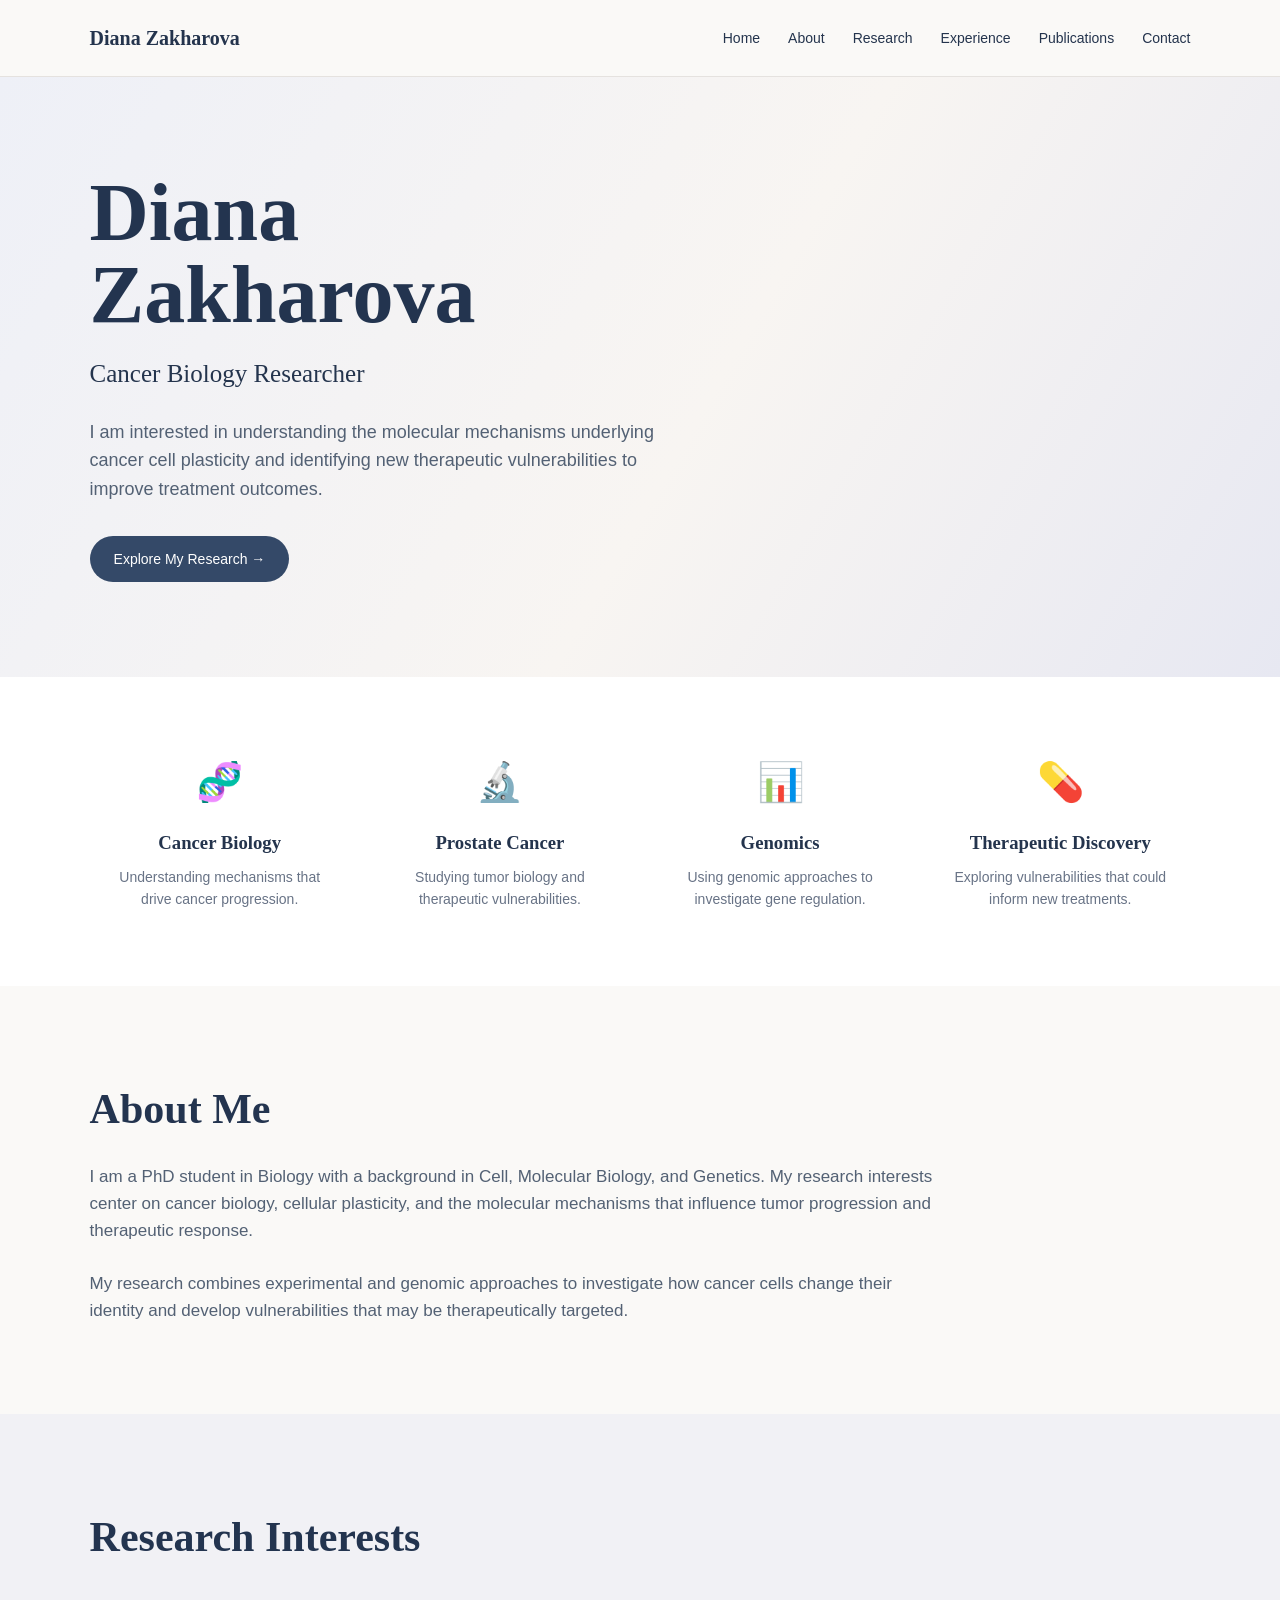
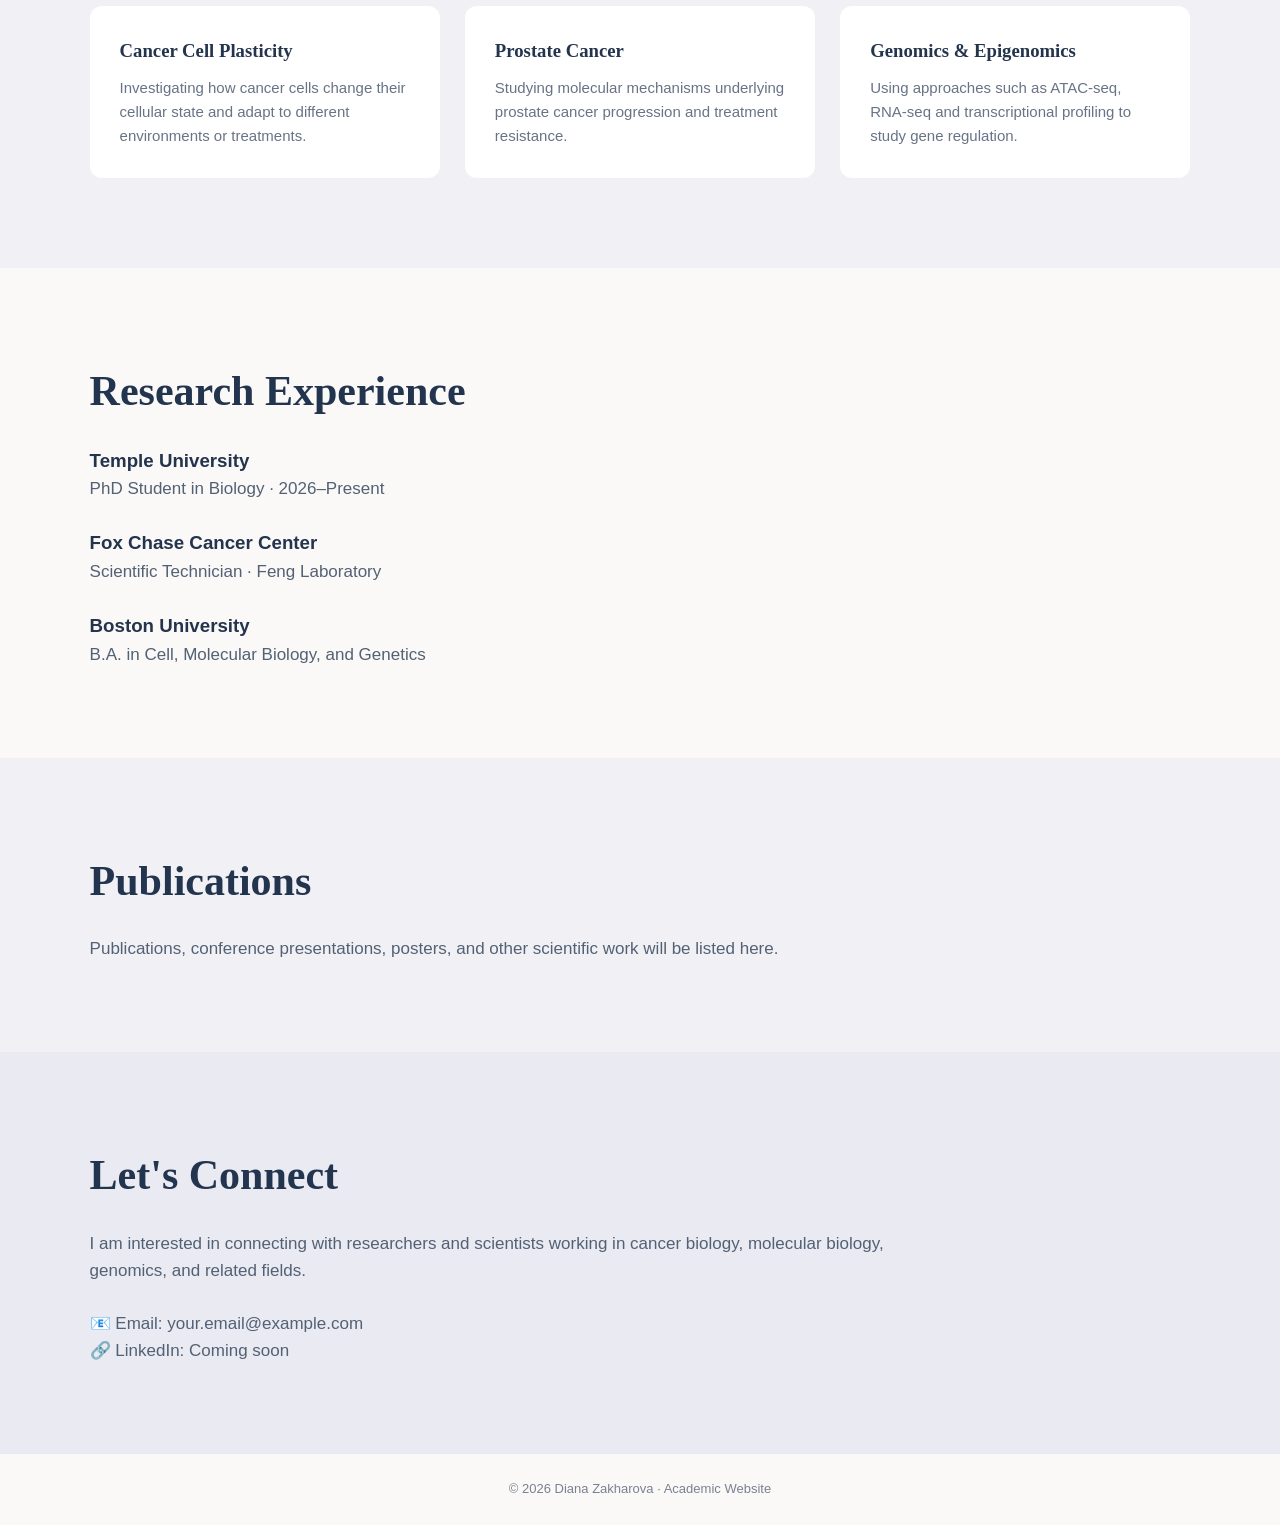
==== index.html @ e97c6189 "Create index.html" ====
<!DOCTYPE html>
<html lang="en">
<head>
    <meta charset="UTF-8">
    <meta name="viewport" content="width=device-width, initial-scale=1.0">
    <title>Diana Zakharova | Cancer Biology Researcher</title>

    <style>
        * {
            box-sizing: border-box;
            margin: 0;
            padding: 0;
        }

        body {
            font-family: Arial, sans-serif;
            color: #24344d;
            background: #faf9f7;
            line-height: 1.6;
        }

        nav {
            display: flex;
            justify-content: space-between;
            align-items: center;
            padding: 22px 7%;
            background: #faf9f7;
            border-bottom: 1px solid #e5e2df;
        }

        .logo {
            font-family: Georgia, serif;
            font-size: 20px;
            font-weight: bold;
        }

        nav ul {
            list-style: none;
            display: flex;
            gap: 28px;
        }

        nav a {
            text-decoration: none;
            color: #24344d;
            font-size: 14px;
        }

        nav a:hover {
            color: #6f7fa5;
        }

        .hero {
            min-height: 600px;
            display: flex;
            align-items: center;
            padding: 80px 7%;
            background:
                linear-gradient(120deg, #eef0f7 0%, #f8f5f2 55%, #e7e8f2 100%);
        }

        .hero-content {
            max-width: 700px;
        }

        .hero h1 {
            font-family: Georgia, serif;
            font-size: clamp(48px, 7vw, 82px);
            line-height: 1;
            margin-bottom: 18px;
            color: #23344f;
        }

        .hero h2 {
            font-family: Georgia, serif;
            font-size: 25px;
            font-weight: normal;
            margin-bottom: 24px;
        }

        .hero p {
            max-width: 600px;
            font-size: 18px;
            color: #536174;
            margin-bottom: 32px;
        }

        .button {
            display: inline-block;
            background: #344968;
            color: white;
            padding: 12px 24px;
            border-radius: 25px;
            text-decoration: none;
            font-size: 14px;
        }

        .button:hover {
            background: #53698e;
        }

        .research-cards {
            display: grid;
            grid-template-columns: repeat(4, 1fr);
            gap: 20px;
            padding: 55px 7%;
            background: white;
        }

        .card {
            text-align: center;
            padding: 20px;
        }

        .card-icon {
            font-size: 38px;
            margin-bottom: 15px;
        }

        .card h3 {
            font-family: Georgia, serif;
            margin-bottom: 8px;
        }

        .card p {
            font-size: 14px;
            color: #687386;
        }

        section {
            padding: 90px 7%;
        }

        .section-title {
            font-family: Georgia, serif;
            font-size: 42px;
            margin-bottom: 20px;
            color: #23344f;
        }

        .about {
            max-width: 850px;
        }

        .about p {
            color: #536174;
            font-size: 17px;
        }

        .research {
            background: #f1f1f5;
        }

        .research-grid {
            display: grid;
            grid-template-columns: repeat(3, 1fr);
            gap: 25px;
            margin-top: 35px;
        }

        .research-box {
            background: white;
            padding: 30px;
            border-radius: 12px;
        }

        .research-box h3 {
            font-family: Georgia, serif;
            margin-bottom: 10px;
        }

        .research-box p {
            color: #687386;
            font-size: 15px;
        }

        .contact {
            background: #e9eaf2;
        }

        footer {
            padding: 25px 7%;
            text-align: center;
            font-size: 13px;
            color: #7a8190;
            background: #faf9f7;
        }

        @media (max-width: 800px) {
            nav ul {
                gap: 12px;
            }

            .research-cards {
                grid-template-columns: repeat(2, 1fr);
            }

            .research-grid {
                grid-template-columns: 1fr;
            }

            .hero {
                min-height: 500px;
            }
        }

        @media (max-width: 550px) {
            nav {
                flex-direction: column;
                gap: 15px;
            }

            .research-cards {
                grid-template-columns: 1fr;
            }
        }
    </style>
</head>

<body>

    <nav>
        <div class="logo">Diana Zakharova</div>

        <ul>
            <li><a href="#home">Home</a></li>
            <li><a href="#about">About</a></li>
            <li><a href="#research">Research</a></li>
            <li><a href="#experience">Experience</a></li>
            <li><a href="#publications">Publications</a></li>
            <li><a href="#contact">Contact</a></li>
        </ul>
    </nav>

    <section class="hero" id="home">
        <div class="hero-content">

            <h1>Diana<br>Zakharova</h1>

            <h2>Cancer Biology Researcher</h2>

            <p>
                I am interested in understanding the molecular mechanisms
                underlying cancer cell plasticity and identifying new
                therapeutic vulnerabilities to improve treatment outcomes.
            </p>

            <a class="button" href="#research">
                Explore My Research →
            </a>

        </div>
    </section>

    <div class="research-cards">

        <div class="card">
            <div class="card-icon">🧬</div>
            <h3>Cancer Biology</h3>
            <p>Understanding mechanisms that drive cancer progression.</p>
        </div>

        <div class="card">
            <div class="card-icon">🔬</div>
            <h3>Prostate Cancer</h3>
            <p>Studying tumor biology and therapeutic vulnerabilities.</p>
        </div>

        <div class="card">
            <div class="card-icon">📊</div>
            <h3>Genomics</h3>
            <p>Using genomic approaches to investigate gene regulation.</p>
        </div>

        <div class="card">
            <div class="card-icon">💊</div>
            <h3>Therapeutic Discovery</h3>
            <p>Exploring vulnerabilities that could inform new treatments.</p>
        </div>

    </div>

    <section id="about">

        <div class="about">

            <h2 class="section-title">About Me</h2>

            <p>
                I am a PhD student in Biology with a background in Cell,
                Molecular Biology, and Genetics. My research interests
                center on cancer biology, cellular plasticity, and the
                molecular mechanisms that influence tumor progression
                and therapeutic response.
            </p>

            <br>

            <p>
                My research combines experimental and genomic approaches
                to investigate how cancer cells change their identity
                and develop vulnerabilities that may be therapeutically
                targeted.
            </p>

        </div>

    </section>

    <section class="research" id="research">

        <h2 class="section-title">Research Interests</h2>

        <div class="research-grid">

            <div class="research-box">
                <h3>Cancer Cell Plasticity</h3>
                <p>
                    Investigating how cancer cells change their cellular
                    state and adapt to different environments or treatments.
                </p>
            </div>

            <div class="research-box">
                <h3>Prostate Cancer</h3>
                <p>
                    Studying molecular mechanisms underlying prostate cancer
                    progression and treatment resistance.
                </p>
            </div>

            <div class="research-box">
                <h3>Genomics & Epigenomics</h3>
                <p>
                    Using approaches such as ATAC-seq, RNA-seq and
                    transcriptional profiling to study gene regulation.
                </p>
            </div>

        </div>

    </section>

    <section id="experience">

        <h2 class="section-title">Research Experience</h2>

        <div class="about">

            <h3>Temple University</h3>
            <p>PhD Student in Biology · 2026–Present</p>

            <br>

            <h3>Fox Chase Cancer Center</h3>
            <p>
                Scientific Technician · Feng Laboratory
            </p>

            <br>

            <h3>Boston University</h3>
            <p>
                B.A. in Cell, Molecular Biology, and Genetics
            </p>

        </div>

    </section>

    <section class="research" id="publications">

        <h2 class="section-title">Publications</h2>

        <div class="about">

            <p>
                Publications, conference presentations, posters,
                and other scientific work will be listed here.
            </p>

        </div>

    </section>

    <section class="contact" id="contact">

        <h2 class="section-title">Let's Connect</h2>

        <div class="about">

            <p>
                I am interested in connecting with researchers and
                scientists working in cancer biology, molecular biology,
                genomics, and related fields.
            </p>

            <br>

            <p>
                📧 Email: your.email@example.com
            </p>

            <p>
                🔗 LinkedIn: Coming soon
            </p>

        </div>

    </section>

    <footer>
        © 2026 Diana Zakharova · Academic Website
    </footer>

</body>
</html>
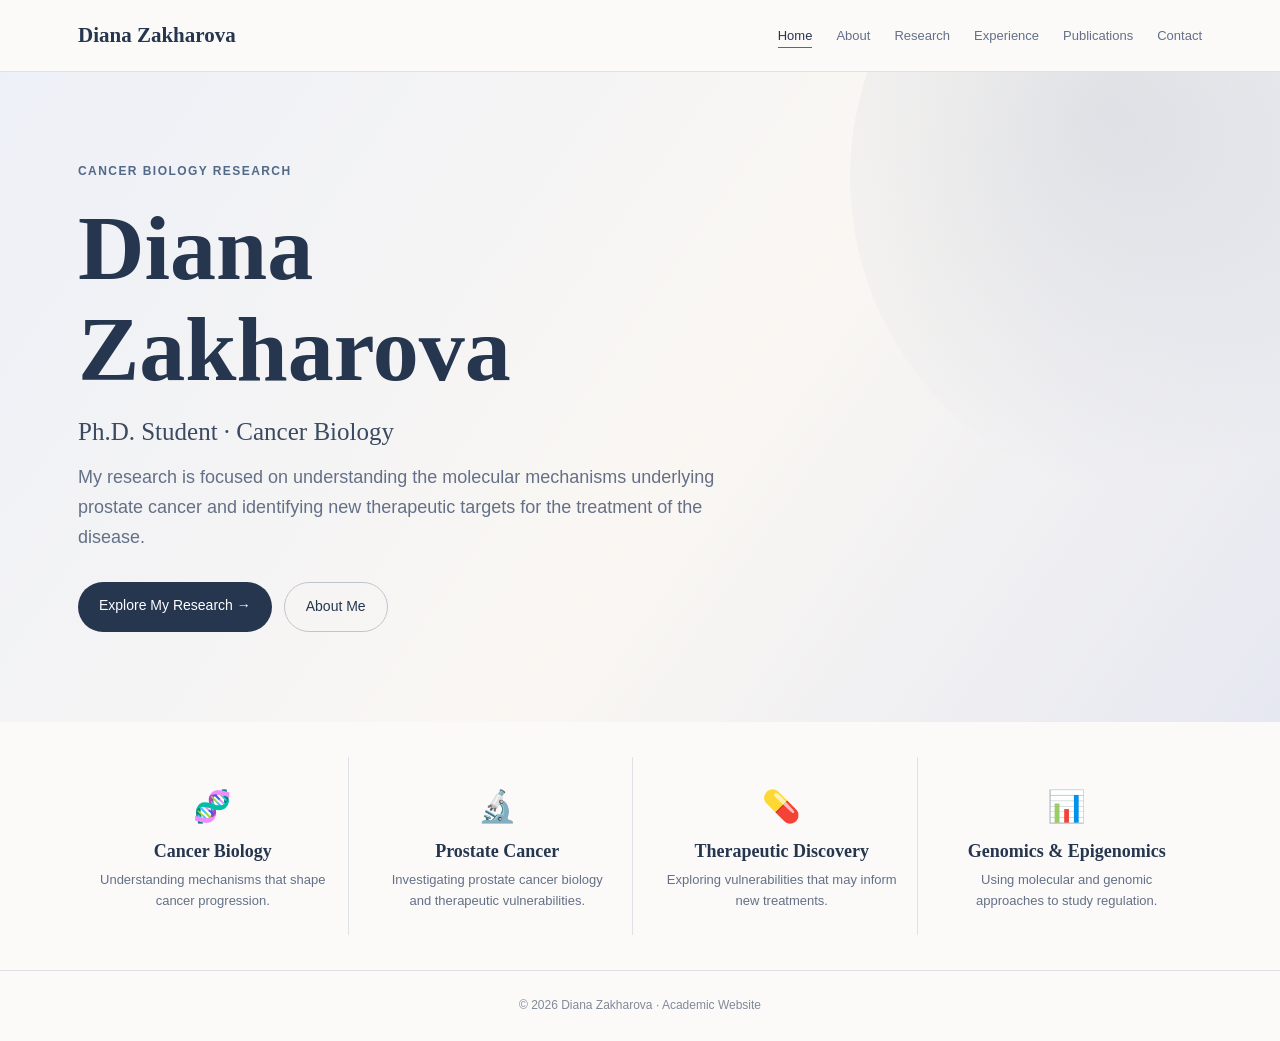
==== commit bbc2b382: "Add files via upload" ====
--- a/index.html
+++ b/index.html
@@ -1,417 +1,19 @@
 <!DOCTYPE html>
 <html lang="en">
-<head>
-    <meta charset="UTF-8">
-    <meta name="viewport" content="width=device-width, initial-scale=1.0">
-    <title>Diana Zakharova | Cancer Biology Researcher</title>
-
-    <style>
-        * {
-            box-sizing: border-box;
-            margin: 0;
-            padding: 0;
-        }
-
-        body {
-            font-family: Arial, sans-serif;
-            color: #24344d;
-            background: #faf9f7;
-            line-height: 1.6;
-        }
-
-        nav {
-            display: flex;
-            justify-content: space-between;
-            align-items: center;
-            padding: 22px 7%;
-            background: #faf9f7;
-            border-bottom: 1px solid #e5e2df;
-        }
-
-        .logo {
-            font-family: Georgia, serif;
-            font-size: 20px;
-            font-weight: bold;
-        }
-
-        nav ul {
-            list-style: none;
-            display: flex;
-            gap: 28px;
-        }
-
-        nav a {
-            text-decoration: none;
-            color: #24344d;
-            font-size: 14px;
-        }
-
-        nav a:hover {
-            color: #6f7fa5;
-        }
-
-        .hero {
-            min-height: 600px;
-            display: flex;
-            align-items: center;
-            padding: 80px 7%;
-            background:
-                linear-gradient(120deg, #eef0f7 0%, #f8f5f2 55%, #e7e8f2 100%);
-        }
-
-        .hero-content {
-            max-width: 700px;
-        }
-
-        .hero h1 {
-            font-family: Georgia, serif;
-            font-size: clamp(48px, 7vw, 82px);
-            line-height: 1;
-            margin-bottom: 18px;
-            color: #23344f;
-        }
-
-        .hero h2 {
-            font-family: Georgia, serif;
-            font-size: 25px;
-            font-weight: normal;
-            margin-bottom: 24px;
-        }
-
-        .hero p {
-            max-width: 600px;
-            font-size: 18px;
-            color: #536174;
-            margin-bottom: 32px;
-        }
-
-        .button {
-            display: inline-block;
-            background: #344968;
-            color: white;
-            padding: 12px 24px;
-            border-radius: 25px;
-            text-decoration: none;
-            font-size: 14px;
-        }
-
-        .button:hover {
-            background: #53698e;
-        }
-
-        .research-cards {
-            display: grid;
-            grid-template-columns: repeat(4, 1fr);
-            gap: 20px;
-            padding: 55px 7%;
-            background: white;
-        }
-
-        .card {
-            text-align: center;
-            padding: 20px;
-        }
-
-        .card-icon {
-            font-size: 38px;
-            margin-bottom: 15px;
-        }
-
-        .card h3 {
-            font-family: Georgia, serif;
-            margin-bottom: 8px;
-        }
-
-        .card p {
-            font-size: 14px;
-            color: #687386;
-        }
-
-        section {
-            padding: 90px 7%;
-        }
-
-        .section-title {
-            font-family: Georgia, serif;
-            font-size: 42px;
-            margin-bottom: 20px;
-            color: #23344f;
-        }
-
-        .about {
-            max-width: 850px;
-        }
-
-        .about p {
-            color: #536174;
-            font-size: 17px;
-        }
-
-        .research {
-            background: #f1f1f5;
-        }
-
-        .research-grid {
-            display: grid;
-            grid-template-columns: repeat(3, 1fr);
-            gap: 25px;
-            margin-top: 35px;
-        }
-
-        .research-box {
-            background: white;
-            padding: 30px;
-            border-radius: 12px;
-        }
-
-        .research-box h3 {
-            font-family: Georgia, serif;
-            margin-bottom: 10px;
-        }
-
-        .research-box p {
-            color: #687386;
-            font-size: 15px;
-        }
-
-        .contact {
-            background: #e9eaf2;
-        }
-
-        footer {
-            padding: 25px 7%;
-            text-align: center;
-            font-size: 13px;
-            color: #7a8190;
-            background: #faf9f7;
-        }
-
-        @media (max-width: 800px) {
-            nav ul {
-                gap: 12px;
-            }
-
-            .research-cards {
-                grid-template-columns: repeat(2, 1fr);
-            }
-
-            .research-grid {
-                grid-template-columns: 1fr;
-            }
-
-            .hero {
-                min-height: 500px;
-            }
-        }
-
-        @media (max-width: 550px) {
-            nav {
-                flex-direction: column;
-                gap: 15px;
-            }
-
-            .research-cards {
-                grid-template-columns: 1fr;
-            }
-        }
-    </style>
-</head>
-
+<head><meta charset="UTF-8"><meta name="viewport" content="width=device-width, initial-scale=1.0">
+<title>Diana Zakharova | Cancer Biology Research</title><link rel="stylesheet" href="style.css"></head>
 <body>
-
-    <nav>
-        <div class="logo">Diana Zakharova</div>
-
-        <ul>
-            <li><a href="#home">Home</a></li>
-            <li><a href="#about">About</a></li>
-            <li><a href="#research">Research</a></li>
-            <li><a href="#experience">Experience</a></li>
-            <li><a href="#publications">Publications</a></li>
-            <li><a href="#contact">Contact</a></li>
-        </ul>
-    </nav>
-
-    <section class="hero" id="home">
-        <div class="hero-content">
-
-            <h1>Diana<br>Zakharova</h1>
-
-            <h2>Cancer Biology Researcher</h2>
-
-            <p>
-                I am interested in understanding the molecular mechanisms
-                underlying cancer cell plasticity and identifying new
-                therapeutic vulnerabilities to improve treatment outcomes.
-            </p>
-
-            <a class="button" href="#research">
-                Explore My Research →
-            </a>
-
-        </div>
-    </section>
-
-    <div class="research-cards">
-
-        <div class="card">
-            <div class="card-icon">🧬</div>
-            <h3>Cancer Biology</h3>
-            <p>Understanding mechanisms that drive cancer progression.</p>
-        </div>
-
-        <div class="card">
-            <div class="card-icon">🔬</div>
-            <h3>Prostate Cancer</h3>
-            <p>Studying tumor biology and therapeutic vulnerabilities.</p>
-        </div>
-
-        <div class="card">
-            <div class="card-icon">📊</div>
-            <h3>Genomics</h3>
-            <p>Using genomic approaches to investigate gene regulation.</p>
-        </div>
-
-        <div class="card">
-            <div class="card-icon">💊</div>
-            <h3>Therapeutic Discovery</h3>
-            <p>Exploring vulnerabilities that could inform new treatments.</p>
-        </div>
-
-    </div>
-
-    <section id="about">
-
-        <div class="about">
-
-            <h2 class="section-title">About Me</h2>
-
-            <p>
-                I am a PhD student in Biology with a background in Cell,
-                Molecular Biology, and Genetics. My research interests
-                center on cancer biology, cellular plasticity, and the
-                molecular mechanisms that influence tumor progression
-                and therapeutic response.
-            </p>
-
-            <br>
-
-            <p>
-                My research combines experimental and genomic approaches
-                to investigate how cancer cells change their identity
-                and develop vulnerabilities that may be therapeutically
-                targeted.
-            </p>
-
-        </div>
-
-    </section>
-
-    <section class="research" id="research">
-
-        <h2 class="section-title">Research Interests</h2>
-
-        <div class="research-grid">
-
-            <div class="research-box">
-                <h3>Cancer Cell Plasticity</h3>
-                <p>
-                    Investigating how cancer cells change their cellular
-                    state and adapt to different environments or treatments.
-                </p>
-            </div>
-
-            <div class="research-box">
-                <h3>Prostate Cancer</h3>
-                <p>
-                    Studying molecular mechanisms underlying prostate cancer
-                    progression and treatment resistance.
-                </p>
-            </div>
-
-            <div class="research-box">
-                <h3>Genomics & Epigenomics</h3>
-                <p>
-                    Using approaches such as ATAC-seq, RNA-seq and
-                    transcriptional profiling to study gene regulation.
-                </p>
-            </div>
-
-        </div>
-
-    </section>
-
-    <section id="experience">
-
-        <h2 class="section-title">Research Experience</h2>
-
-        <div class="about">
-
-            <h3>Temple University</h3>
-            <p>PhD Student in Biology · 2026–Present</p>
-
-            <br>
-
-            <h3>Fox Chase Cancer Center</h3>
-            <p>
-                Scientific Technician · Feng Laboratory
-            </p>
-
-            <br>
-
-            <h3>Boston University</h3>
-            <p>
-                B.A. in Cell, Molecular Biology, and Genetics
-            </p>
-
-        </div>
-
-    </section>
-
-    <section class="research" id="publications">
-
-        <h2 class="section-title">Publications</h2>
-
-        <div class="about">
-
-            <p>
-                Publications, conference presentations, posters,
-                and other scientific work will be listed here.
-            </p>
-
-        </div>
-
-    </section>
-
-    <section class="contact" id="contact">
-
-        <h2 class="section-title">Let's Connect</h2>
-
-        <div class="about">
-
-            <p>
-                I am interested in connecting with researchers and
-                scientists working in cancer biology, molecular biology,
-                genomics, and related fields.
-            </p>
-
-            <br>
-
-            <p>
-                📧 Email: your.email@example.com
-            </p>
-
-            <p>
-                🔗 LinkedIn: Coming soon
-            </p>
-
-        </div>
-
-    </section>
-
-    <footer>
-        © 2026 Diana Zakharova · Academic Website
-    </footer>
-
-</body>
-</html>
+<header class="site-header"><nav class="nav"><a class="logo" href="index.html">Diana Zakharova</a><ul class="nav-links">
+<li><a class="active" href="index.html">Home</a></li><li><a href="about.html">About</a></li><li><a href="research.html">Research</a></li><li><a href="experience.html">Experience</a></li><li><a href="publications.html">Publications</a></li><li><a href="contact.html">Contact</a></li></ul></nav></header>
+<main>
+<section class="hero"><div class="hero-inner"><div class="eyebrow">Cancer Biology Research</div><h1>Diana<br>Zakharova</h1><h2>Ph.D. Student · Cancer Biology</h2>
+<p>My research is focused on understanding the molecular mechanisms underlying prostate cancer and identifying new therapeutic targets for the treatment of the disease.</p>
+<div class="buttons"><a class="btn" href="research.html">Explore My Research →</a><a class="btn secondary" href="about.html">About Me</a></div></div></section>
+<section class="feature-strip">
+<div class="feature"><div class="icon">🧬</div><h3>Cancer Biology</h3><p>Understanding mechanisms that shape cancer progression.</p></div>
+<div class="feature"><div class="icon">🔬</div><h3>Prostate Cancer</h3><p>Investigating prostate cancer biology and therapeutic vulnerabilities.</p></div>
+<div class="feature"><div class="icon">💊</div><h3>Therapeutic Discovery</h3><p>Exploring vulnerabilities that may inform new treatments.</p></div>
+<div class="feature"><div class="icon">📊</div><h3>Genomics & Epigenomics</h3><p>Using molecular and genomic approaches to study regulation.</p></div>
+</section>
+</main><footer>© 2026 Diana Zakharova · Academic Website</footer>
+</body></html>
--- a/style.css
+++ b/style.css
@@ -0,0 +1,83 @@
+:root{
+  --ink:#26364f;
+  --muted:#647087;
+  --paper:#fbfaf8;
+  --soft:#eef0f6;
+  --soft2:#e8e9f1;
+  --line:#dfe1e8;
+  --accent:#526987;
+  --serif: Georgia, "Times New Roman", serif;
+  --sans: Arial, Helvetica, sans-serif;
+}
+*{box-sizing:border-box;margin:0;padding:0}
+html{scroll-behavior:smooth}
+body{font-family:var(--sans);color:var(--ink);background:var(--paper);line-height:1.65}
+a{color:inherit}
+.site-header{position:sticky;top:0;z-index:20;background:rgba(251,250,248,.96);backdrop-filter:blur(8px);border-bottom:1px solid var(--line)}
+.nav{max-width:1180px;margin:auto;padding:18px 28px;display:flex;align-items:center;justify-content:space-between;gap:25px}
+.logo{font-family:var(--serif);font-weight:700;font-size:21px;text-decoration:none;white-space:nowrap}
+.nav-links{display:flex;gap:24px;list-style:none;flex-wrap:wrap;justify-content:flex-end}
+.nav-links a{text-decoration:none;font-size:13px;color:var(--muted);padding-bottom:4px;border-bottom:1px solid transparent}
+.nav-links a:hover,.nav-links a.active{color:var(--ink);border-bottom-color:var(--accent)}
+.hero{min-height:650px;display:flex;align-items:center;background:linear-gradient(125deg,#edf0f7 0%,#faf7f3 55%,#e6e8f1 100%);position:relative;overflow:hidden}
+.hero:after{content:"";position:absolute;width:650px;height:650px;border-radius:50%;right:-220px;top:-220px;background:radial-gradient(circle at 40% 40%,rgba(117,137,170,.18),transparent 68%);pointer-events:none}
+.hero-inner{max-width:1180px;width:100%;margin:auto;padding:85px 28px;position:relative;z-index:1}
+.eyebrow{letter-spacing:.12em;text-transform:uppercase;font-size:12px;color:var(--accent);font-weight:700;margin-bottom:16px}
+h1,h2,h3{font-family:var(--serif);font-weight:700;line-height:1.1}
+.hero h1{font-size:clamp(52px,8vw,92px);max-width:760px}
+.hero h2{font-size:25px;font-weight:400;margin:18px 0;color:#3b4a61}
+.hero p{max-width:690px;color:var(--muted);font-size:18px}
+.buttons{display:flex;gap:12px;flex-wrap:wrap;margin-top:30px}
+.btn{display:inline-block;text-decoration:none;border-radius:28px;padding:12px 21px;background:var(--ink);color:#fff;font-size:14px}
+.btn.secondary{background:transparent;color:var(--ink);border:1px solid #bfc5d0}
+.btn:hover{transform:translateY(-1px)}
+.feature-strip{max-width:1180px;margin:auto;padding:35px 28px;display:grid;grid-template-columns:repeat(4,1fr);gap:14px}
+.feature{padding:24px 18px;text-align:center;border-right:1px solid var(--line)}
+.feature:last-child{border-right:0}
+.icon{font-size:31px;margin-bottom:10px}
+.feature h3{font-size:18px;margin-bottom:7px}
+.feature p{font-size:13px;color:var(--muted)}
+.page-hero{background:linear-gradient(125deg,#edf0f7,#faf7f3);padding:85px 28px 70px}
+.page-hero-inner,.content{max-width:1050px;margin:auto}
+.page-hero h1{font-size:clamp(42px,6vw,66px)}
+.page-hero p{max-width:700px;margin-top:18px;color:var(--muted);font-size:17px}
+.content{padding:70px 28px}
+.two-col{display:grid;grid-template-columns:1fr 1.35fr;gap:55px;align-items:start}
+.photo-placeholder{min-height:330px;border:1px dashed #b9bfca;background:#f3f3f5;display:flex;align-items:center;justify-content:center;color:#8a92a2}
+.section-title{font-size:38px;margin-bottom:18px}
+.lead{font-size:18px;color:#526074}
+.prose p{margin:0 0 18px;color:var(--muted)}
+.cards{display:grid;grid-template-columns:repeat(3,1fr);gap:20px;margin-top:35px}
+.card{background:#fff;border:1px solid var(--line);border-radius:14px;padding:28px;box-shadow:0 8px 24px rgba(35,48,70,.04)}
+.card h3{font-size:22px;margin-bottom:12px}
+.card p{color:var(--muted);font-size:14px}
+.soft-section{background:var(--soft)}
+.numbered{display:grid;gap:18px;margin-top:35px}
+.number-item{display:grid;grid-template-columns:72px 1fr;gap:20px;align-items:start;background:#fff;border:1px solid var(--line);padding:24px;border-radius:12px}
+.number{font-family:var(--serif);font-size:30px;color:var(--accent)}
+.number-item h3{font-size:22px;margin-bottom:6px}
+.number-item p{color:var(--muted)}
+.skills{display:flex;flex-wrap:wrap;gap:10px;margin-top:25px}
+.skill{background:#fff;border:1px solid var(--line);border-radius:22px;padding:9px 14px;font-size:13px}
+.timeline{border-left:2px solid #cbd0da;margin-top:35px;padding-left:28px;display:grid;gap:40px}
+.timeline-item{position:relative}
+.timeline-item:before{content:"";position:absolute;left:-37px;top:5px;width:14px;height:14px;background:var(--accent);border-radius:50%;border:4px solid var(--paper)}
+.timeline-item h3{font-size:25px}
+.meta{color:var(--accent);font-size:13px;font-weight:700;margin:7px 0 12px}
+.timeline-item ul{padding-left:20px;color:var(--muted)}
+.publication{padding:24px 0;border-bottom:1px solid var(--line)}
+.publication h3{font-size:21px;margin-bottom:7px}
+.publication p{color:var(--muted);font-size:14px}
+.contact-box{background:linear-gradient(125deg,#e9eaf2,#f8f5f2);border-radius:18px;padding:42px;margin-top:30px}
+.contact-list{list-style:none;display:grid;gap:15px;margin-top:25px}
+.contact-list a{text-decoration:none;color:var(--accent)}
+footer{text-align:center;border-top:1px solid var(--line);padding:25px;color:#81899a;font-size:12px}
+@media(max-width:800px){
+ .nav{align-items:flex-start;flex-direction:column}
+ .nav-links{gap:13px}
+ .feature-strip,.cards,.two-col{grid-template-columns:1fr}
+ .feature{border-right:0;border-bottom:1px solid var(--line)}
+ .feature:last-child{border-bottom:0}
+ .two-col{gap:30px}
+ .hero{min-height:560px}
+}
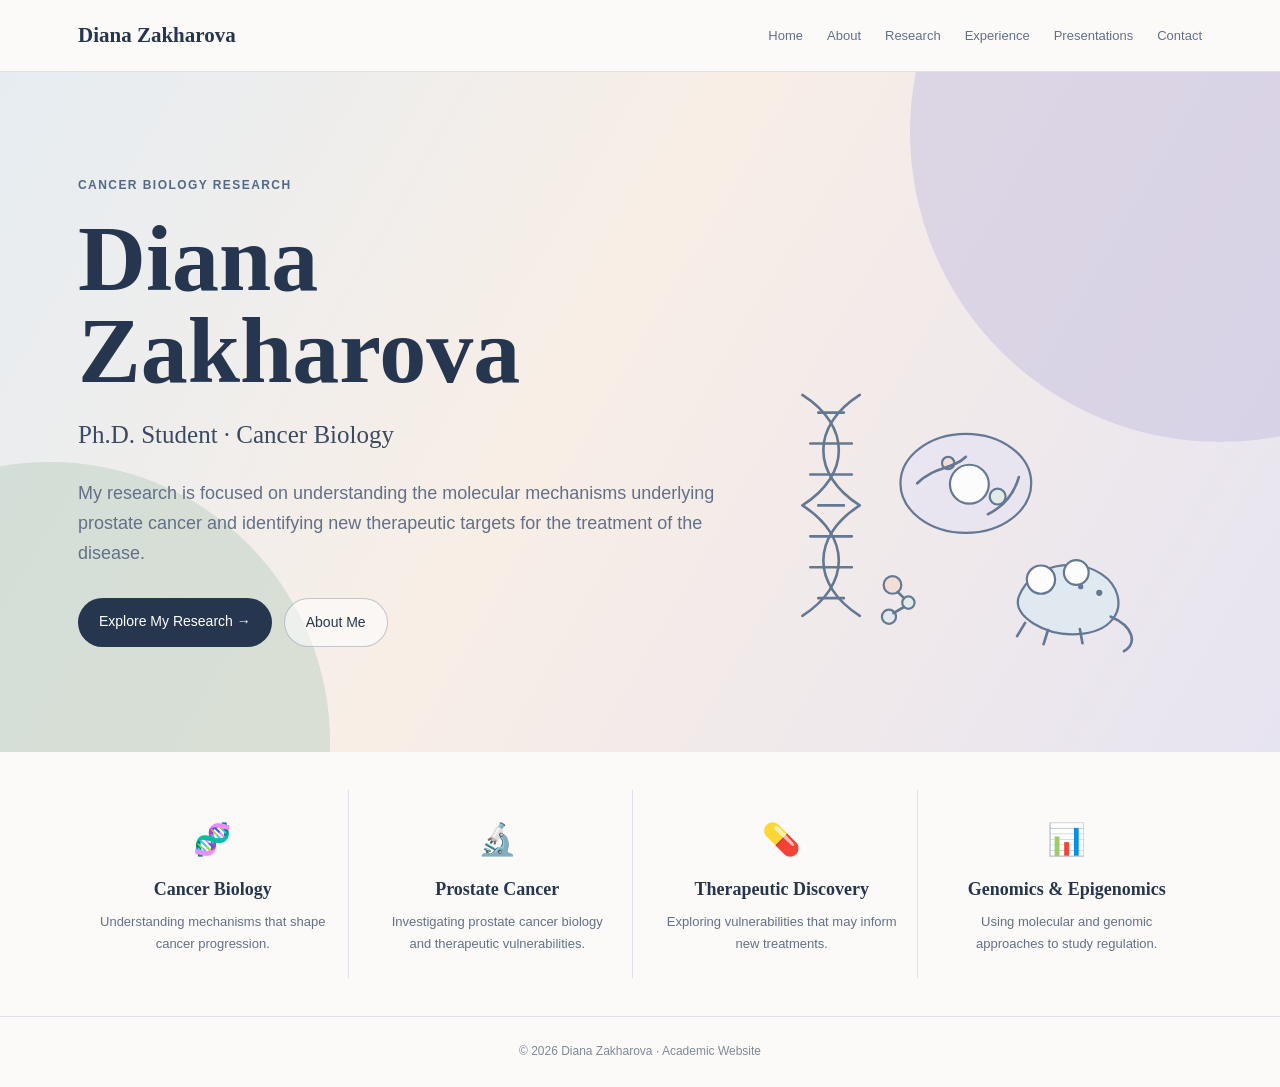
==== commit fe9fa46c: "Add files via upload" ====
--- a/index.html
+++ b/index.html
@@ -1,19 +1,34 @@
-<!DOCTYPE html>
-<html lang="en">
-<head><meta charset="UTF-8"><meta name="viewport" content="width=device-width, initial-scale=1.0">
-<title>Diana Zakharova | Cancer Biology Research</title><link rel="stylesheet" href="style.css"></head>
-<body>
+<!DOCTYPE html><html lang="en"><head><meta charset="UTF-8"><meta name="viewport" content="width=device-width, initial-scale=1.0"><title>Diana Zakharova | Cancer Biology Research</title><link rel="stylesheet" href="style.css"></head><body>
 <header class="site-header"><nav class="nav"><a class="logo" href="index.html">Diana Zakharova</a><ul class="nav-links">
-<li><a class="active" href="index.html">Home</a></li><li><a href="about.html">About</a></li><li><a href="research.html">Research</a></li><li><a href="experience.html">Experience</a></li><li><a href="publications.html">Publications</a></li><li><a href="contact.html">Contact</a></li></ul></nav></header>
-<main>
-<section class="hero"><div class="hero-inner"><div class="eyebrow">Cancer Biology Research</div><h1>Diana<br>Zakharova</h1><h2>Ph.D. Student · Cancer Biology</h2>
-<p>My research is focused on understanding the molecular mechanisms underlying prostate cancer and identifying new therapeutic targets for the treatment of the disease.</p>
-<div class="buttons"><a class="btn" href="research.html">Explore My Research →</a><a class="btn secondary" href="about.html">About Me</a></div></div></section>
-<section class="feature-strip">
-<div class="feature"><div class="icon">🧬</div><h3>Cancer Biology</h3><p>Understanding mechanisms that shape cancer progression.</p></div>
-<div class="feature"><div class="icon">🔬</div><h3>Prostate Cancer</h3><p>Investigating prostate cancer biology and therapeutic vulnerabilities.</p></div>
-<div class="feature"><div class="icon">💊</div><h3>Therapeutic Discovery</h3><p>Exploring vulnerabilities that may inform new treatments.</p></div>
-<div class="feature"><div class="icon">📊</div><h3>Genomics & Epigenomics</h3><p>Using molecular and genomic approaches to study regulation.</p></div>
-</section>
-</main><footer>© 2026 Diana Zakharova · Academic Website</footer>
-</body></html>+<li><a href="index.html">Home</a></li><li><a href="about.html">About</a></li><li><a href="research.html">Research</a></li><li><a href="experience.html">Experience</a></li><li><a href="presentations.html">Presentations</a></li><li><a href="contact.html">Contact</a></li></ul></nav></header>
+<main><section class="hero"><div class="hero-inner"><div class="hero-copy"><div class="eyebrow">Cancer Biology Research</div><h1>Diana<br>Zakharova</h1><h2>Ph.D. Student · Cancer Biology</h2><p>My research is focused on understanding the molecular mechanisms underlying prostate cancer and identifying new therapeutic targets for the treatment of the disease.</p><div class="buttons"><a class="btn" href="research.html">Explore My Research →</a><a class="btn secondary" href="about.html">About Me</a></div></div>
+<div class="science-art" aria-hidden="true">
+<svg viewBox="0 0 430 340" role="img">
+  <!-- DNA -->
+  <path class="art-line" d="M40 35 C95 70 95 125 40 160 C95 195 95 250 40 285"/>
+  <path class="art-line" d="M105 35 C50 70 50 125 105 160 C50 195 50 250 105 285"/>
+  <path class="art-line" d="M58 55 L87 55 M49 90 L96 90 M49 125 L96 125 M58 160 L87 160 M49 195 L96 195 M49 230 L96 230 M58 265 L87 265"/>
+  <!-- cell -->
+  <ellipse class="art-lav" cx="225" cy="135" rx="74" ry="56"/>
+  <circle class="art-soft" cx="229" cy="136" r="22"/>
+  <circle class="art-peach" cx="205" cy="112" r="7"/>
+  <circle class="art-sage" cx="261" cy="150" r="9"/>
+  <path class="art-line" d="M170 135 C190 115 210 120 225 105 M250 170 C270 160 280 145 285 128"/>
+  <!-- mouse -->
+  <path class="art-blue" d="M285 263 C300 226 349 218 379 238 C397 250 404 273 391 289 C375 309 331 312 302 294 C288 285 281 274 285 263Z"/>
+  <circle class="art-soft" cx="310" cy="244" r="16"/>
+  <circle class="art-soft" cx="350" cy="236" r="14"/>
+  <circle cx="376" cy="259" r="3.5" fill="#526987"/>
+  <circle cx="355" cy="252" r="3" fill="#526987"/>
+  <path class="art-line" d="M389 286 C415 297 419 316 404 325"/>
+  <path class="art-line" d="M292 293 L283 308 M318 301 L313 317 M354 300 L357 316"/>
+  <!-- small molecule dots -->
+  <circle class="art-peach" cx="142" cy="250" r="10"/>
+  <circle class="art-sage" cx="160" cy="270" r="7"/>
+  <circle class="art-blue" cx="138" cy="286" r="8"/>
+  <path class="art-line" d="M148 258 L155 265 M155 275 L143 282"/>
+</svg>
+</div>
+</div></section>
+<section class="feature-strip"><div class="feature"><div class="icon">🧬</div><h3>Cancer Biology</h3><p>Understanding mechanisms that shape cancer progression.</p></div><div class="feature"><div class="icon">🔬</div><h3>Prostate Cancer</h3><p>Investigating prostate cancer biology and therapeutic vulnerabilities.</p></div><div class="feature"><div class="icon">💊</div><h3>Therapeutic Discovery</h3><p>Exploring vulnerabilities that may inform new treatments.</p></div><div class="feature"><div class="icon">📊</div><h3>Genomics & Epigenomics</h3><p>Using molecular and genomic approaches to study regulation.</p></div></section></main>
+<footer>© 2026 Diana Zakharova · Academic Website</footer></body></html>
--- a/style.css
+++ b/style.css
@@ -2,76 +2,91 @@
   --ink:#26364f;
   --muted:#647087;
   --paper:#fbfaf8;
-  --soft:#eef0f6;
-  --soft2:#e8e9f1;
+  --cream:#f8f1e8;
+  --lav:#e8e5f2;
+  --blue:#dfeaf1;
+  --sage:#e2ece6;
+  --peach:#f3ddd3;
+  --accent:#526987;
   --line:#dfe1e8;
-  --accent:#526987;
-  --serif: Georgia, "Times New Roman", serif;
-  --sans: Arial, Helvetica, sans-serif;
+  --serif:Georgia,"Times New Roman",serif;
+  --sans:Arial,Helvetica,sans-serif;
 }
 *{box-sizing:border-box;margin:0;padding:0}
-html{scroll-behavior:smooth}
 body{font-family:var(--sans);color:var(--ink);background:var(--paper);line-height:1.65}
 a{color:inherit}
-.site-header{position:sticky;top:0;z-index:20;background:rgba(251,250,248,.96);backdrop-filter:blur(8px);border-bottom:1px solid var(--line)}
+.site-header{position:sticky;top:0;z-index:20;background:rgba(251,250,248,.95);backdrop-filter:blur(10px);border-bottom:1px solid var(--line)}
 .nav{max-width:1180px;margin:auto;padding:18px 28px;display:flex;align-items:center;justify-content:space-between;gap:25px}
 .logo{font-family:var(--serif);font-weight:700;font-size:21px;text-decoration:none;white-space:nowrap}
 .nav-links{display:flex;gap:24px;list-style:none;flex-wrap:wrap;justify-content:flex-end}
 .nav-links a{text-decoration:none;font-size:13px;color:var(--muted);padding-bottom:4px;border-bottom:1px solid transparent}
 .nav-links a:hover,.nav-links a.active{color:var(--ink);border-bottom-color:var(--accent)}
-.hero{min-height:650px;display:flex;align-items:center;background:linear-gradient(125deg,#edf0f7 0%,#faf7f3 55%,#e6e8f1 100%);position:relative;overflow:hidden}
-.hero:after{content:"";position:absolute;width:650px;height:650px;border-radius:50%;right:-220px;top:-220px;background:radial-gradient(circle at 40% 40%,rgba(117,137,170,.18),transparent 68%);pointer-events:none}
-.hero-inner{max-width:1180px;width:100%;margin:auto;padding:85px 28px;position:relative;z-index:1}
+.hero{min-height:680px;display:flex;align-items:center;position:relative;overflow:hidden;background:linear-gradient(120deg,#e6edf2 0%,#f8eee6 45%,#e7e4f1 100%)}
+.hero:before{content:"";position:absolute;width:560px;height:560px;border-radius:50%;left:-230px;bottom:-270px;background:rgba(185,205,191,.48)}
+.hero:after{content:"";position:absolute;width:620px;height:620px;border-radius:50%;right:-250px;top:-250px;background:rgba(201,195,224,.55)}
+.hero-inner{max-width:1180px;width:100%;margin:auto;padding:80px 28px;position:relative;z-index:2}
+.hero-copy{max-width:670px}
 .eyebrow{letter-spacing:.12em;text-transform:uppercase;font-size:12px;color:var(--accent);font-weight:700;margin-bottom:16px}
-h1,h2,h3{font-family:var(--serif);font-weight:700;line-height:1.1}
-.hero h1{font-size:clamp(52px,8vw,92px);max-width:760px}
-.hero h2{font-size:25px;font-weight:400;margin:18px 0;color:#3b4a61}
-.hero p{max-width:690px;color:var(--muted);font-size:18px}
+.hero h1{font-family:var(--serif);font-size:clamp(54px,8vw,94px);line-height:.98;margin-bottom:18px}
+.hero h2{font-family:var(--serif);font-size:25px;font-weight:400;margin-bottom:24px;color:#3b4a61}
+.hero p{max-width:650px;color:var(--muted);font-size:18px}
 .buttons{display:flex;gap:12px;flex-wrap:wrap;margin-top:30px}
 .btn{display:inline-block;text-decoration:none;border-radius:28px;padding:12px 21px;background:var(--ink);color:#fff;font-size:14px}
-.btn.secondary{background:transparent;color:var(--ink);border:1px solid #bfc5d0}
-.btn:hover{transform:translateY(-1px)}
-.feature-strip{max-width:1180px;margin:auto;padding:35px 28px;display:grid;grid-template-columns:repeat(4,1fr);gap:14px}
+.btn.secondary{background:rgba(255,255,255,.55);color:var(--ink);border:1px solid rgba(82,105,135,.35)}
+.science-art{position:absolute;right:7%;bottom:55px;width:min(380px,34vw);min-width:260px;z-index:1;opacity:.88}
+.science-art svg{width:100%;height:auto;overflow:visible}
+.art-line{fill:none;stroke:#526987;stroke-width:3;stroke-linecap:round;stroke-linejoin:round}
+.art-soft{fill:#fff;stroke:#526987;stroke-width:2.5}
+.art-blue{fill:#dfeaf1;stroke:#526987;stroke-width:2.5}
+.art-peach{fill:#f3ddd3;stroke:#526987;stroke-width:2.5}
+.art-lav{fill:#e8e5f2;stroke:#526987;stroke-width:2.5}
+.art-sage{fill:#e2ece6;stroke:#526987;stroke-width:2.5}
+.feature-strip{max-width:1180px;margin:auto;padding:38px 28px;display:grid;grid-template-columns:repeat(4,1fr);gap:14px}
 .feature{padding:24px 18px;text-align:center;border-right:1px solid var(--line)}
 .feature:last-child{border-right:0}
 .icon{font-size:31px;margin-bottom:10px}
-.feature h3{font-size:18px;margin-bottom:7px}
+.feature h3{font-family:var(--serif);font-size:18px;margin-bottom:7px}
 .feature p{font-size:13px;color:var(--muted)}
-.page-hero{background:linear-gradient(125deg,#edf0f7,#faf7f3);padding:85px 28px 70px}
+.page-hero{background:linear-gradient(125deg,#e7edf2,#f8eee7,#e9e6f2);padding:85px 28px 70px}
 .page-hero-inner,.content{max-width:1050px;margin:auto}
-.page-hero h1{font-size:clamp(42px,6vw,66px)}
+.page-hero h1{font-family:var(--serif);font-size:clamp(42px,6vw,66px);line-height:1.05}
 .page-hero p{max-width:700px;margin-top:18px;color:var(--muted);font-size:17px}
 .content{padding:70px 28px}
 .two-col{display:grid;grid-template-columns:1fr 1.35fr;gap:55px;align-items:start}
-.photo-placeholder{min-height:330px;border:1px dashed #b9bfca;background:#f3f3f5;display:flex;align-items:center;justify-content:center;color:#8a92a2}
-.section-title{font-size:38px;margin-bottom:18px}
+.photo-placeholder{min-height:330px;border:1px dashed #b9bfca;background:linear-gradient(145deg,#edf2f5,#eeeaf5);display:flex;align-items:center;justify-content:center;color:#8a92a2}
+.prose p{margin:0 0 18px;color:var(--muted)}
+.section-title{font-family:var(--serif);font-size:38px;margin-bottom:18px}
 .lead{font-size:18px;color:#526074}
-.prose p{margin:0 0 18px;color:var(--muted)}
 .cards{display:grid;grid-template-columns:repeat(3,1fr);gap:20px;margin-top:35px}
 .card{background:#fff;border:1px solid var(--line);border-radius:14px;padding:28px;box-shadow:0 8px 24px rgba(35,48,70,.04)}
-.card h3{font-size:22px;margin-bottom:12px}
+.card h3{font-family:var(--serif);font-size:22px;margin-bottom:12px}
 .card p{color:var(--muted);font-size:14px}
-.soft-section{background:var(--soft)}
 .numbered{display:grid;gap:18px;margin-top:35px}
 .number-item{display:grid;grid-template-columns:72px 1fr;gap:20px;align-items:start;background:#fff;border:1px solid var(--line);padding:24px;border-radius:12px}
+.number-item:nth-child(1){border-left:6px solid #b7c9d6}
+.number-item:nth-child(2){border-left:6px solid #c9c1dd}
+.number-item:nth-child(3){border-left:6px solid #c9d8ca}
 .number{font-family:var(--serif);font-size:30px;color:var(--accent)}
-.number-item h3{font-size:22px;margin-bottom:6px}
+.number-item h3{font-family:var(--serif);font-size:22px;margin-bottom:6px}
 .number-item p{color:var(--muted)}
 .skills{display:flex;flex-wrap:wrap;gap:10px;margin-top:25px}
 .skill{background:#fff;border:1px solid var(--line);border-radius:22px;padding:9px 14px;font-size:13px}
 .timeline{border-left:2px solid #cbd0da;margin-top:35px;padding-left:28px;display:grid;gap:40px}
 .timeline-item{position:relative}
 .timeline-item:before{content:"";position:absolute;left:-37px;top:5px;width:14px;height:14px;background:var(--accent);border-radius:50%;border:4px solid var(--paper)}
-.timeline-item h3{font-size:25px}
+.timeline-item h3{font-family:var(--serif);font-size:25px}
 .meta{color:var(--accent);font-size:13px;font-weight:700;margin:7px 0 12px}
 .timeline-item ul{padding-left:20px;color:var(--muted)}
-.publication{padding:24px 0;border-bottom:1px solid var(--line)}
-.publication h3{font-size:21px;margin-bottom:7px}
-.publication p{color:var(--muted);font-size:14px}
-.contact-box{background:linear-gradient(125deg,#e9eaf2,#f8f5f2);border-radius:18px;padding:42px;margin-top:30px}
+.presentation{padding:28px;background:#fff;border:1px solid var(--line);border-left:6px solid #c9c1dd;border-radius:12px;margin-top:30px}
+.presentation h3{font-family:var(--serif);font-size:22px;margin-bottom:12px}
+.presentation p{color:var(--muted)}
+.contact-box{background:linear-gradient(125deg,#e2e9ee,#f3e5dd,#e9e6f2);border-radius:18px;padding:42px;margin-top:30px}
 .contact-list{list-style:none;display:grid;gap:15px;margin-top:25px}
 .contact-list a{text-decoration:none;color:var(--accent)}
 footer{text-align:center;border-top:1px solid var(--line);padding:25px;color:#81899a;font-size:12px}
+@media(max-width:900px){
+ .science-art{right:2%;opacity:.28;min-width:300px}
+}
 @media(max-width:800px){
  .nav{align-items:flex-start;flex-direction:column}
  .nav-links{gap:13px}
@@ -79,5 +94,6 @@
  .feature{border-right:0;border-bottom:1px solid var(--line)}
  .feature:last-child{border-bottom:0}
  .two-col{gap:30px}
- .hero{min-height:560px}
+ .hero{min-height:590px}
+ .science-art{width:310px;right:-20px;bottom:20px}
 }
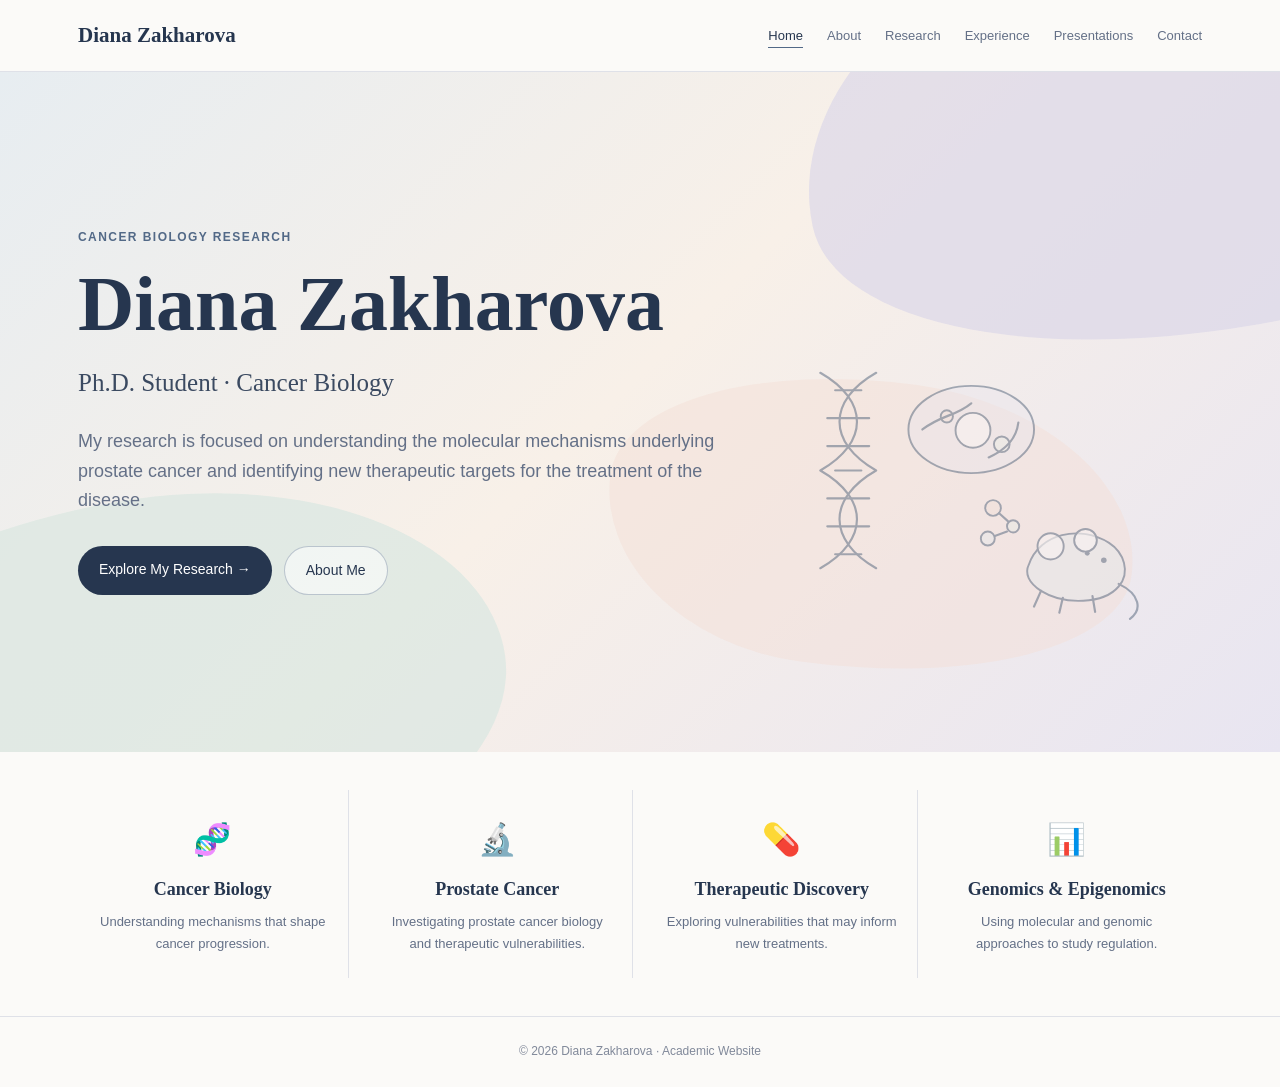
==== commit befc7f30: "Add files via upload" ====
--- a/index.html
+++ b/index.html
@@ -1,34 +1,35 @@
 <!DOCTYPE html><html lang="en"><head><meta charset="UTF-8"><meta name="viewport" content="width=device-width, initial-scale=1.0"><title>Diana Zakharova | Cancer Biology Research</title><link rel="stylesheet" href="style.css"></head><body>
 <header class="site-header"><nav class="nav"><a class="logo" href="index.html">Diana Zakharova</a><ul class="nav-links">
-<li><a href="index.html">Home</a></li><li><a href="about.html">About</a></li><li><a href="research.html">Research</a></li><li><a href="experience.html">Experience</a></li><li><a href="presentations.html">Presentations</a></li><li><a href="contact.html">Contact</a></li></ul></nav></header>
-<main><section class="hero"><div class="hero-inner"><div class="hero-copy"><div class="eyebrow">Cancer Biology Research</div><h1>Diana<br>Zakharova</h1><h2>Ph.D. Student · Cancer Biology</h2><p>My research is focused on understanding the molecular mechanisms underlying prostate cancer and identifying new therapeutic targets for the treatment of the disease.</p><div class="buttons"><a class="btn" href="research.html">Explore My Research →</a><a class="btn secondary" href="about.html">About Me</a></div></div>
+<li><a class="active" href="index.html">Home</a></li><li><a href="about.html">About</a></li><li><a href="research.html">Research</a></li><li><a href="experience.html">Experience</a></li><li><a href="presentations.html">Presentations</a></li><li><a href="contact.html">Contact</a></li></ul></nav></header>
+<main>
+<section class="hero"><div class="hero-inner"><div class="hero-copy"><div class="eyebrow">Cancer Biology Research</div><h1>Diana Zakharova</h1><h2>Ph.D. Student · Cancer Biology</h2><p>My research is focused on understanding the molecular mechanisms underlying prostate cancer and identifying new therapeutic targets for the treatment of the disease.</p><div class="buttons"><a class="btn" href="research.html">Explore My Research →</a><a class="btn secondary" href="about.html">About Me</a></div></div>
 <div class="science-art" aria-hidden="true">
-<svg viewBox="0 0 430 340" role="img">
-  <!-- DNA -->
-  <path class="art-line" d="M40 35 C95 70 95 125 40 160 C95 195 95 250 40 285"/>
-  <path class="art-line" d="M105 35 C50 70 50 125 105 160 C50 195 50 250 105 285"/>
-  <path class="art-line" d="M58 55 L87 55 M49 90 L96 90 M49 125 L96 125 M58 160 L87 160 M49 195 L96 195 M49 230 L96 230 M58 265 L87 265"/>
-  <!-- cell -->
-  <ellipse class="art-lav" cx="225" cy="135" rx="74" ry="56"/>
-  <circle class="art-soft" cx="229" cy="136" r="22"/>
-  <circle class="art-peach" cx="205" cy="112" r="7"/>
-  <circle class="art-sage" cx="261" cy="150" r="9"/>
-  <path class="art-line" d="M170 135 C190 115 210 120 225 105 M250 170 C270 160 280 145 285 128"/>
-  <!-- mouse -->
-  <path class="art-blue" d="M285 263 C300 226 349 218 379 238 C397 250 404 273 391 289 C375 309 331 312 302 294 C288 285 281 274 285 263Z"/>
-  <circle class="art-soft" cx="310" cy="244" r="16"/>
-  <circle class="art-soft" cx="350" cy="236" r="14"/>
-  <circle cx="376" cy="259" r="3.5" fill="#526987"/>
-  <circle cx="355" cy="252" r="3" fill="#526987"/>
-  <path class="art-line" d="M389 286 C415 297 419 316 404 325"/>
-  <path class="art-line" d="M292 293 L283 308 M318 301 L313 317 M354 300 L357 316"/>
-  <!-- small molecule dots -->
-  <circle class="art-peach" cx="142" cy="250" r="10"/>
-  <circle class="art-sage" cx="160" cy="270" r="7"/>
-  <circle class="art-blue" cx="138" cy="286" r="8"/>
-  <path class="art-line" d="M148 258 L155 265 M155 275 L143 282"/>
+<svg viewBox="0 0 470 330">
+  <g transform="translate(20 5)">
+    <path class="art-line" d="M48 28 C104 60 104 108 48 140 C104 172 104 220 48 252"/>
+    <path class="art-line" d="M112 28 C56 60 56 108 112 140 C56 172 56 220 112 252"/>
+    <path class="art-line" d="M65 48 L95 48 M56 80 L104 80 M56 112 L104 112 M65 140 L95 140 M56 172 L104 172 M56 204 L104 204 M65 236 L95 236"/>
+  </g>
+  <g transform="translate(165 38)">
+    <ellipse class="art-lav" cx="76" cy="60" rx="72" ry="50"/>
+    <circle class="art-soft" cx="78" cy="61" r="20"/>
+    <circle class="art-peach" cx="48" cy="45" r="7"/>
+    <circle class="art-sage" cx="111" cy="77" r="9"/>
+    <path class="art-line" d="M20 60 C42 43 58 45 76 30 M96 92 C116 83 128 69 130 52"/>
+  </g>
+  <g transform="translate(250 170)">
+    <circle class="art-peach" cx="16" cy="18" r="9"/><circle class="art-sage" cx="39" cy="39" r="7"/><circle class="art-blue" cx="10" cy="53" r="8"/>
+    <path class="art-line" d="M23 24 L33 33 M32 45 L18 50"/>
+  </g>
+  <g transform="translate(305 205)">
+    <path class="art-blue" d="M2 48 C14 12 61 2 94 23 C111 34 119 57 105 73 C88 93 43 95 16 78 C2 69 -3 58 2 48Z"/>
+    <circle class="art-soft" cx="27" cy="27" r="15"/><circle class="art-soft" cx="67" cy="20" r="13"/>
+    <circle cx="88" cy="43" r="3.2" fill="#526987"/>
+    <circle cx="69" cy="35" r="2.8" fill="#526987"/>
+    <path class="art-line" d="M105 70 C130 82 132 100 118 110 M16 78 L8 96 M41 86 L37 103 M75 84 L78 102"/>
+  </g>
 </svg>
 </div>
 </div></section>
-<section class="feature-strip"><div class="feature"><div class="icon">🧬</div><h3>Cancer Biology</h3><p>Understanding mechanisms that shape cancer progression.</p></div><div class="feature"><div class="icon">🔬</div><h3>Prostate Cancer</h3><p>Investigating prostate cancer biology and therapeutic vulnerabilities.</p></div><div class="feature"><div class="icon">💊</div><h3>Therapeutic Discovery</h3><p>Exploring vulnerabilities that may inform new treatments.</p></div><div class="feature"><div class="icon">📊</div><h3>Genomics & Epigenomics</h3><p>Using molecular and genomic approaches to study regulation.</p></div></section></main>
-<footer>© 2026 Diana Zakharova · Academic Website</footer></body></html>+<section class="feature-strip"><div class="feature"><div class="icon">🧬</div><h3>Cancer Biology</h3><p>Understanding mechanisms that shape cancer progression.</p></div><div class="feature"><div class="icon">🔬</div><h3>Prostate Cancer</h3><p>Investigating prostate cancer biology and therapeutic vulnerabilities.</p></div><div class="feature"><div class="icon">💊</div><h3>Therapeutic Discovery</h3><p>Exploring vulnerabilities that may inform new treatments.</p></div><div class="feature"><div class="icon">📊</div><h3>Genomics & Epigenomics</h3><p>Using molecular and genomic approaches to study regulation.</p></div></section>
+</main><footer>© 2026 Diana Zakharova · Academic Website</footer></body></html>
--- a/style.css
+++ b/style.css
@@ -21,26 +21,27 @@
 .nav-links{display:flex;gap:24px;list-style:none;flex-wrap:wrap;justify-content:flex-end}
 .nav-links a{text-decoration:none;font-size:13px;color:var(--muted);padding-bottom:4px;border-bottom:1px solid transparent}
 .nav-links a:hover,.nav-links a.active{color:var(--ink);border-bottom-color:var(--accent)}
-.hero{min-height:680px;display:flex;align-items:center;position:relative;overflow:hidden;background:linear-gradient(120deg,#e6edf2 0%,#f8eee6 45%,#e7e4f1 100%)}
-.hero:before{content:"";position:absolute;width:560px;height:560px;border-radius:50%;left:-230px;bottom:-270px;background:rgba(185,205,191,.48)}
-.hero:after{content:"";position:absolute;width:620px;height:620px;border-radius:50%;right:-250px;top:-250px;background:rgba(201,195,224,.55)}
-.hero-inner{max-width:1180px;width:100%;margin:auto;padding:80px 28px;position:relative;z-index:2}
-.hero-copy{max-width:670px}
+.hero{min-height:680px;display:flex;align-items:center;position:relative;overflow:hidden;background:linear-gradient(135deg,#e7edf1 0%,#f8f0e8 48%,#e8e5f1 100%)}
+.hero:before{content:"";position:absolute;width:760px;height:430px;left:-250px;bottom:-180px;background:#dfe9e3;border-radius:55% 45% 62% 38% / 52% 48% 52% 48%;transform:rotate(-8deg);opacity:.85}
+.hero:after{content:"";position:absolute;width:760px;height:420px;right:-280px;top:-155px;background:#ddd9e9;border-radius:42% 58% 40% 60% / 55% 45% 55% 45%;transform:rotate(-12deg);opacity:.72}
+.hero-inner{max-width:1180px;width:100%;margin:auto;padding:90px 28px;position:relative;z-index:2}
+.hero-inner:before{content:"";position:absolute;width:530px;height:290px;right:8%;bottom:15px;background:#f2ded5;border-radius:55% 45% 60% 40% / 45% 55% 45% 55%;transform:rotate(8deg);opacity:.48;z-index:-1}
+.hero-copy{max-width:690px}
 .eyebrow{letter-spacing:.12em;text-transform:uppercase;font-size:12px;color:var(--accent);font-weight:700;margin-bottom:16px}
-.hero h1{font-family:var(--serif);font-size:clamp(54px,8vw,94px);line-height:.98;margin-bottom:18px}
+.hero h1{font-family:var(--serif);font-size:clamp(48px,6.8vw,78px);line-height:1.02;margin-bottom:18px;white-space:nowrap}
 .hero h2{font-family:var(--serif);font-size:25px;font-weight:400;margin-bottom:24px;color:#3b4a61}
 .hero p{max-width:650px;color:var(--muted);font-size:18px}
 .buttons{display:flex;gap:12px;flex-wrap:wrap;margin-top:30px}
 .btn{display:inline-block;text-decoration:none;border-radius:28px;padding:12px 21px;background:var(--ink);color:#fff;font-size:14px}
 .btn.secondary{background:rgba(255,255,255,.55);color:var(--ink);border:1px solid rgba(82,105,135,.35)}
-.science-art{position:absolute;right:7%;bottom:55px;width:min(380px,34vw);min-width:260px;z-index:1;opacity:.88}
+.science-art{position:absolute;right:5%;bottom:45px;width:min(410px,34vw);min-width:270px;z-index:1;opacity:.52;filter:saturate(.75)}
 .science-art svg{width:100%;height:auto;overflow:visible}
-.art-line{fill:none;stroke:#526987;stroke-width:3;stroke-linecap:round;stroke-linejoin:round}
-.art-soft{fill:#fff;stroke:#526987;stroke-width:2.5}
-.art-blue{fill:#dfeaf1;stroke:#526987;stroke-width:2.5}
-.art-peach{fill:#f3ddd3;stroke:#526987;stroke-width:2.5}
-.art-lav{fill:#e8e5f2;stroke:#526987;stroke-width:2.5}
-.art-sage{fill:#e2ece6;stroke:#526987;stroke-width:2.5}
+.art-line{fill:none;stroke:#526987;stroke-width:2.5;stroke-linecap:round;stroke-linejoin:round}
+.art-soft{fill:rgba(255,255,255,.62);stroke:#526987;stroke-width:2.2}
+.art-blue{fill:rgba(223,234,241,.65);stroke:#526987;stroke-width:2.2}
+.art-peach{fill:rgba(243,221,211,.7);stroke:#526987;stroke-width:2.2}
+.art-lav{fill:rgba(232,229,242,.65);stroke:#526987;stroke-width:2.2}
+.art-sage{fill:rgba(226,236,230,.7);stroke:#526987;stroke-width:2.2}
 .feature-strip{max-width:1180px;margin:auto;padding:38px 28px;display:grid;grid-template-columns:repeat(4,1fr);gap:14px}
 .feature{padding:24px 18px;text-align:center;border-right:1px solid var(--line)}
 .feature:last-child{border-right:0}
@@ -96,4 +97,22 @@
  .two-col{gap:30px}
  .hero{min-height:590px}
  .science-art{width:310px;right:-20px;bottom:20px}
-}+}
+.hobby-section{margin-top:75px;padding-top:60px;border-top:1px solid var(--line)}
+.hobby-intro{max-width:720px;color:var(--muted);font-size:17px;margin-bottom:28px}
+.hobby-grid{display:grid;grid-template-columns:repeat(3,1fr);gap:20px}
+.hobby-card{background:#fff;border:1px solid var(--line);border-radius:14px;overflow:hidden;box-shadow:0 8px 24px rgba(35,48,70,.04)}
+.hobby-image{height:185px;display:flex;align-items:center;justify-content:center;background:linear-gradient(135deg,#e7edf2,#eee8f2)}
+.hobby-card:nth-child(2) .hobby-image{background:linear-gradient(135deg,#f3e2d8,#e6ece6)}
+.hobby-card:nth-child(3) .hobby-image{background:linear-gradient(135deg,#e1eaf0,#f2e8df)}
+.hobby-image svg{width:115px;height:115px}
+.hobby-text{padding:22px}
+.hobby-text h3{font-family:var(--serif);font-size:22px;margin-bottom:7px}
+.hobby-text p{color:var(--muted);font-size:14px}
+.lab-note{background:linear-gradient(135deg,#edf1f5,#eeeaf5);border-radius:14px;padding:28px;margin-top:30px}
+.lab-note h3{font-family:var(--serif);font-size:23px;margin-bottom:10px}
+.lab-note p{color:var(--muted)}
+@media(max-width:800px){
+ .hero h1{white-space:normal}
+ .hobby-grid{grid-template-columns:1fr}
+}
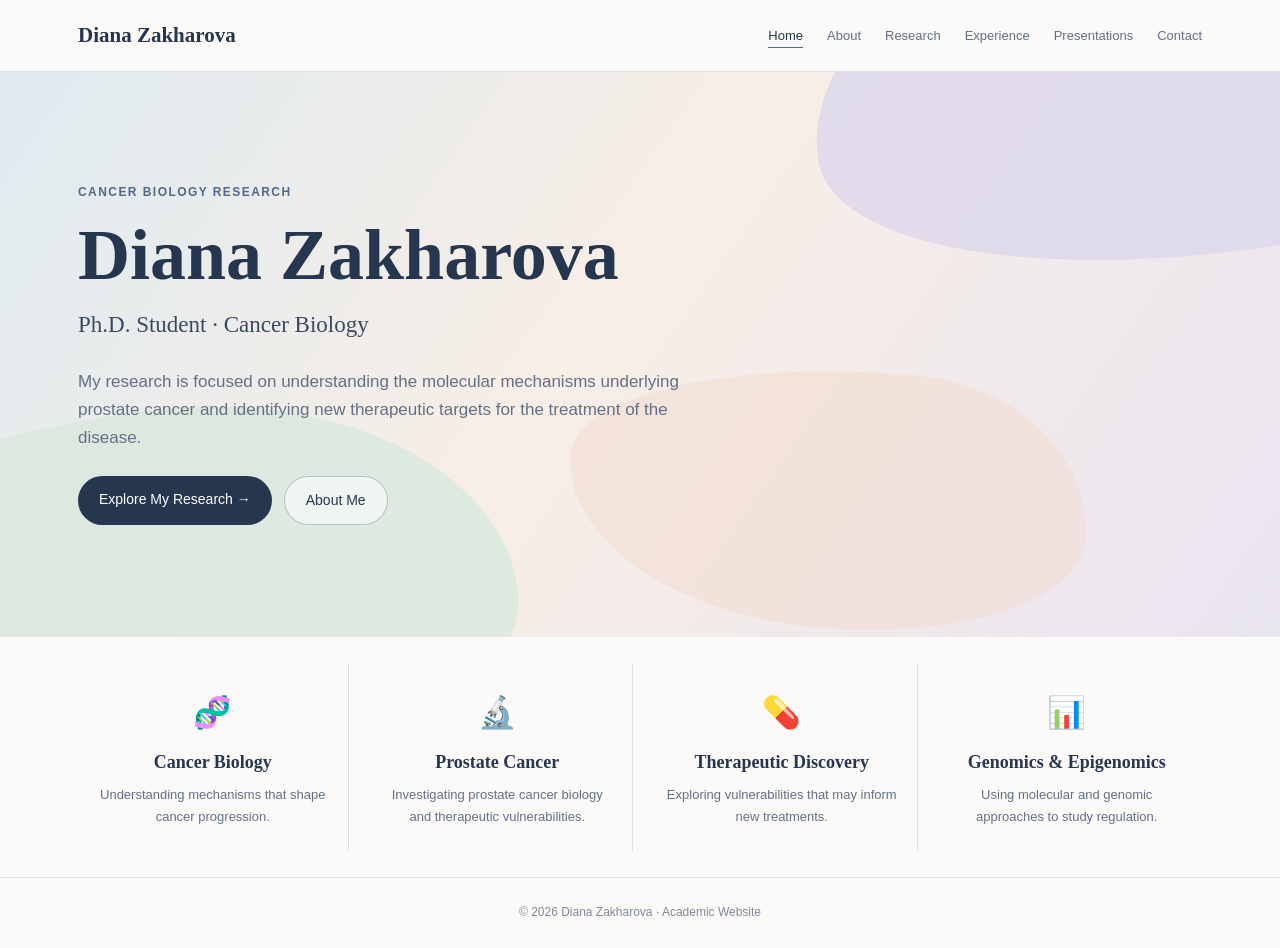
==== commit 2a3e4eab: "Add files via upload" ====
--- a/index.html
+++ b/index.html
@@ -1,35 +1,23 @@
-<!DOCTYPE html><html lang="en"><head><meta charset="UTF-8"><meta name="viewport" content="width=device-width, initial-scale=1.0"><title>Diana Zakharova | Cancer Biology Research</title><link rel="stylesheet" href="style.css"></head><body>
+<!DOCTYPE html>
+<html lang="en">
+<head><meta charset="UTF-8"><meta name="viewport" content="width=device-width, initial-scale=1.0">
+<title>Diana Zakharova | Cancer Biology Research</title><link rel="stylesheet" href="style.css"></head>
+<body>
 <header class="site-header"><nav class="nav"><a class="logo" href="index.html">Diana Zakharova</a><ul class="nav-links">
 <li><a class="active" href="index.html">Home</a></li><li><a href="about.html">About</a></li><li><a href="research.html">Research</a></li><li><a href="experience.html">Experience</a></li><li><a href="presentations.html">Presentations</a></li><li><a href="contact.html">Contact</a></li></ul></nav></header>
 <main>
-<section class="hero"><div class="hero-inner"><div class="hero-copy"><div class="eyebrow">Cancer Biology Research</div><h1>Diana Zakharova</h1><h2>Ph.D. Student · Cancer Biology</h2><p>My research is focused on understanding the molecular mechanisms underlying prostate cancer and identifying new therapeutic targets for the treatment of the disease.</p><div class="buttons"><a class="btn" href="research.html">Explore My Research →</a><a class="btn secondary" href="about.html">About Me</a></div></div>
-<div class="science-art" aria-hidden="true">
-<svg viewBox="0 0 470 330">
-  <g transform="translate(20 5)">
-    <path class="art-line" d="M48 28 C104 60 104 108 48 140 C104 172 104 220 48 252"/>
-    <path class="art-line" d="M112 28 C56 60 56 108 112 140 C56 172 56 220 112 252"/>
-    <path class="art-line" d="M65 48 L95 48 M56 80 L104 80 M56 112 L104 112 M65 140 L95 140 M56 172 L104 172 M56 204 L104 204 M65 236 L95 236"/>
-  </g>
-  <g transform="translate(165 38)">
-    <ellipse class="art-lav" cx="76" cy="60" rx="72" ry="50"/>
-    <circle class="art-soft" cx="78" cy="61" r="20"/>
-    <circle class="art-peach" cx="48" cy="45" r="7"/>
-    <circle class="art-sage" cx="111" cy="77" r="9"/>
-    <path class="art-line" d="M20 60 C42 43 58 45 76 30 M96 92 C116 83 128 69 130 52"/>
-  </g>
-  <g transform="translate(250 170)">
-    <circle class="art-peach" cx="16" cy="18" r="9"/><circle class="art-sage" cx="39" cy="39" r="7"/><circle class="art-blue" cx="10" cy="53" r="8"/>
-    <path class="art-line" d="M23 24 L33 33 M32 45 L18 50"/>
-  </g>
-  <g transform="translate(305 205)">
-    <path class="art-blue" d="M2 48 C14 12 61 2 94 23 C111 34 119 57 105 73 C88 93 43 95 16 78 C2 69 -3 58 2 48Z"/>
-    <circle class="art-soft" cx="27" cy="27" r="15"/><circle class="art-soft" cx="67" cy="20" r="13"/>
-    <circle cx="88" cy="43" r="3.2" fill="#526987"/>
-    <circle cx="69" cy="35" r="2.8" fill="#526987"/>
-    <path class="art-line" d="M105 70 C130 82 132 100 118 110 M16 78 L8 96 M41 86 L37 103 M75 84 L78 102"/>
-  </g>
-</svg>
-</div>
-</div></section>
-<section class="feature-strip"><div class="feature"><div class="icon">🧬</div><h3>Cancer Biology</h3><p>Understanding mechanisms that shape cancer progression.</p></div><div class="feature"><div class="icon">🔬</div><h3>Prostate Cancer</h3><p>Investigating prostate cancer biology and therapeutic vulnerabilities.</p></div><div class="feature"><div class="icon">💊</div><h3>Therapeutic Discovery</h3><p>Exploring vulnerabilities that may inform new treatments.</p></div><div class="feature"><div class="icon">📊</div><h3>Genomics & Epigenomics</h3><p>Using molecular and genomic approaches to study regulation.</p></div></section>
-</main><footer>© 2026 Diana Zakharova · Academic Website</footer></body></html>+<section class="hero"><div class="hero-inner"><div class="hero-copy">
+<div class="eyebrow">Cancer Biology Research</div>
+<h1>Diana Zakharova</h1>
+<h2>Ph.D. Student · Cancer Biology</h2>
+<p>My research is focused on understanding the molecular mechanisms underlying prostate cancer and identifying new therapeutic targets for the treatment of the disease.</p>
+<div class="buttons"><a class="btn" href="research.html">Explore My Research →</a><a class="btn secondary" href="about.html">About Me</a></div>
+</div></div></section>
+<section class="feature-strip">
+<div class="feature"><div class="icon">🧬</div><h3>Cancer Biology</h3><p>Understanding mechanisms that shape cancer progression.</p></div>
+<div class="feature"><div class="icon">🔬</div><h3>Prostate Cancer</h3><p>Investigating prostate cancer biology and therapeutic vulnerabilities.</p></div>
+<div class="feature"><div class="icon">💊</div><h3>Therapeutic Discovery</h3><p>Exploring vulnerabilities that may inform new treatments.</p></div>
+<div class="feature"><div class="icon">📊</div><h3>Genomics & Epigenomics</h3><p>Using molecular and genomic approaches to study regulation.</p></div>
+</section>
+</main><footer>© 2026 Diana Zakharova · Academic Website</footer>
+</body></html>
--- a/style.css
+++ b/style.css
@@ -21,17 +21,17 @@
 .nav-links{display:flex;gap:24px;list-style:none;flex-wrap:wrap;justify-content:flex-end}
 .nav-links a{text-decoration:none;font-size:13px;color:var(--muted);padding-bottom:4px;border-bottom:1px solid transparent}
 .nav-links a:hover,.nav-links a.active{color:var(--ink);border-bottom-color:var(--accent)}
-.hero{min-height:680px;display:flex;align-items:center;position:relative;overflow:hidden;background:linear-gradient(135deg,#e7edf1 0%,#f8f0e8 48%,#e8e5f1 100%)}
-.hero:before{content:"";position:absolute;width:760px;height:430px;left:-250px;bottom:-180px;background:#dfe9e3;border-radius:55% 45% 62% 38% / 52% 48% 52% 48%;transform:rotate(-8deg);opacity:.85}
-.hero:after{content:"";position:absolute;width:760px;height:420px;right:-280px;top:-155px;background:#ddd9e9;border-radius:42% 58% 40% 60% / 55% 45% 55% 45%;transform:rotate(-12deg);opacity:.72}
-.hero-inner{max-width:1180px;width:100%;margin:auto;padding:90px 28px;position:relative;z-index:2}
-.hero-inner:before{content:"";position:absolute;width:530px;height:290px;right:8%;bottom:15px;background:#f2ded5;border-radius:55% 45% 60% 40% / 45% 55% 45% 55%;transform:rotate(8deg);opacity:.48;z-index:-1}
-.hero-copy{max-width:690px}
+.hero{min-height:565px;display:flex;align-items:center;position:relative;overflow:hidden;background:linear-gradient(125deg,#dfeaf0 0%,#f7eee6 46%,#e9e5f1 100%)}
+.hero:before{content:"";position:absolute;width:820px;height:430px;left:-300px;bottom:-210px;background:#dce9df;border-radius:58% 42% 65% 35% / 48% 52% 48% 52%;transform:rotate(-7deg);opacity:.9}
+.hero:after{content:"";position:absolute;width:720px;height:360px;right:-250px;top:-170px;background:#ddd8eb;border-radius:45% 55% 35% 65% / 55% 45% 55% 45%;transform:rotate(-10deg);opacity:.82}
+.hero-inner{max-width:1180px;width:100%;margin:auto;padding:68px 28px;position:relative;z-index:2}
+.hero-inner:before{content:"";position:absolute;width:520px;height:260px;right:12%;bottom:-35px;background:#f2dcd2;border-radius:65% 35% 50% 50% / 42% 58% 42% 58%;transform:rotate(5deg);opacity:.58;z-index:-1}
+.hero-copy{max-width:780px}
 .eyebrow{letter-spacing:.12em;text-transform:uppercase;font-size:12px;color:var(--accent);font-weight:700;margin-bottom:16px}
-.hero h1{font-family:var(--serif);font-size:clamp(48px,6.8vw,78px);line-height:1.02;margin-bottom:18px;white-space:nowrap}
-.hero h2{font-family:var(--serif);font-size:25px;font-weight:400;margin-bottom:24px;color:#3b4a61}
-.hero p{max-width:650px;color:var(--muted);font-size:18px}
-.buttons{display:flex;gap:12px;flex-wrap:wrap;margin-top:30px}
+.hero h1{font-family:var(--serif);font-size:clamp(46px,6.3vw,72px);line-height:1.02;margin-bottom:14px;white-space:nowrap}
+.hero h2{font-family:var(--serif);font-size:23px;font-weight:400;margin-bottom:24px;color:#3b4a61}
+.hero p{max-width:650px;color:var(--muted);font-size:17px}
+.buttons{display:flex;gap:12px;flex-wrap:wrap;margin-top:24px}
 .btn{display:inline-block;text-decoration:none;border-radius:28px;padding:12px 21px;background:var(--ink);color:#fff;font-size:14px}
 .btn.secondary{background:rgba(255,255,255,.55);color:var(--ink);border:1px solid rgba(82,105,135,.35)}
 .science-art{position:absolute;right:5%;bottom:45px;width:min(410px,34vw);min-width:270px;z-index:1;opacity:.52;filter:saturate(.75)}
@@ -42,7 +42,7 @@
 .art-peach{fill:rgba(243,221,211,.7);stroke:#526987;stroke-width:2.2}
 .art-lav{fill:rgba(232,229,242,.65);stroke:#526987;stroke-width:2.2}
 .art-sage{fill:rgba(226,236,230,.7);stroke:#526987;stroke-width:2.2}
-.feature-strip{max-width:1180px;margin:auto;padding:38px 28px;display:grid;grid-template-columns:repeat(4,1fr);gap:14px}
+.feature-strip{max-width:1180px;margin:auto;padding:26px 28px;display:grid;grid-template-columns:repeat(4,1fr);gap:14px}
 .feature{padding:24px 18px;text-align:center;border-right:1px solid var(--line)}
 .feature:last-child{border-right:0}
 .icon{font-size:31px;margin-bottom:10px}
@@ -95,7 +95,7 @@
  .feature{border-right:0;border-bottom:1px solid var(--line)}
  .feature:last-child{border-bottom:0}
  .two-col{gap:30px}
- .hero{min-height:590px}
+ .hero{min-height:520px}
  .science-art{width:310px;right:-20px;bottom:20px}
 }
 .hobby-section{margin-top:75px;padding-top:60px;border-top:1px solid var(--line)}
@@ -116,3 +116,42 @@
  .hero h1{white-space:normal}
  .hobby-grid{grid-template-columns:1fr}
 }
+
+.science-art{display:none}
+.research-approaches{margin-top:65px}
+.approach-grid{display:grid;grid-template-columns:repeat(4,1fr);gap:0;margin-top:30px;background:#fff;border-top:1px solid var(--line);border-bottom:1px solid var(--line)}
+.approach-card{padding:28px 18px 30px;text-align:center;border-right:1px solid var(--line)}
+.approach-card:last-child{border-right:0}
+.approach-icon{height:88px;display:flex;align-items:center;justify-content:center;margin-bottom:12px}
+.approach-icon svg{width:82px;height:70px;overflow:visible}
+.approach-card h3{font-family:var(--serif);font-size:18px;margin-bottom:7px}
+.approach-card p{font-size:13px;color:var(--muted);line-height:1.45}
+.icon-stroke{fill:none;stroke:#526987;stroke-width:2.5;stroke-linecap:round;stroke-linejoin:round}
+.icon-fill-blue{fill:#dfeaf1;stroke:#526987;stroke-width:2.3}
+.icon-fill-lav{fill:#e8e5f2;stroke:#526987;stroke-width:2.3}
+.icon-fill-peach{fill:#f3ddd3;stroke:#526987;stroke-width:2.3}
+.icon-fill-sage{fill:#e2ece6;stroke:#526987;stroke-width:2.3}
+@media(max-width:800px){
+ .approach-grid{grid-template-columns:repeat(2,1fr)}
+ .approach-card:nth-child(2){border-right:0}
+ .approach-card:nth-child(-n+2){border-bottom:1px solid var(--line)}
+}
+@media(max-width:500px){
+ .approach-grid{grid-template-columns:1fr}
+ .approach-card{border-right:0;border-bottom:1px solid var(--line)}
+ .approach-card:last-child{border-bottom:0}
+}
+
+.hobby-image.photo{height:235px;overflow:hidden;background:#eee}
+.hobby-image.photo img{width:100%;height:100%;object-fit:cover;display:block}
+.hobby-card:nth-child(1) .hobby-image.photo img{object-position:center 58%}
+.hobby-card:nth-child(2) .hobby-image.photo img{object-position:center center}
+.hobby-card:nth-child(3) .hobby-image.photo img{object-position:center 45%}
+
+.about-photo{padding:0;overflow:hidden;border:1px solid var(--line);background:#fff}
+.about-photo img{width:100%;height:100%;min-height:330px;display:block;object-fit:cover;object-position:center 38%}
+.hobby-card:nth-child(4) .hobby-image{background:linear-gradient(135deg,#f0e5dc,#e5e9f0)}
+.hobby-card:nth-child(4){grid-column:auto}
+@media(min-width:801px){
+ .hobby-grid{grid-template-columns:repeat(4,1fr)}
+}
